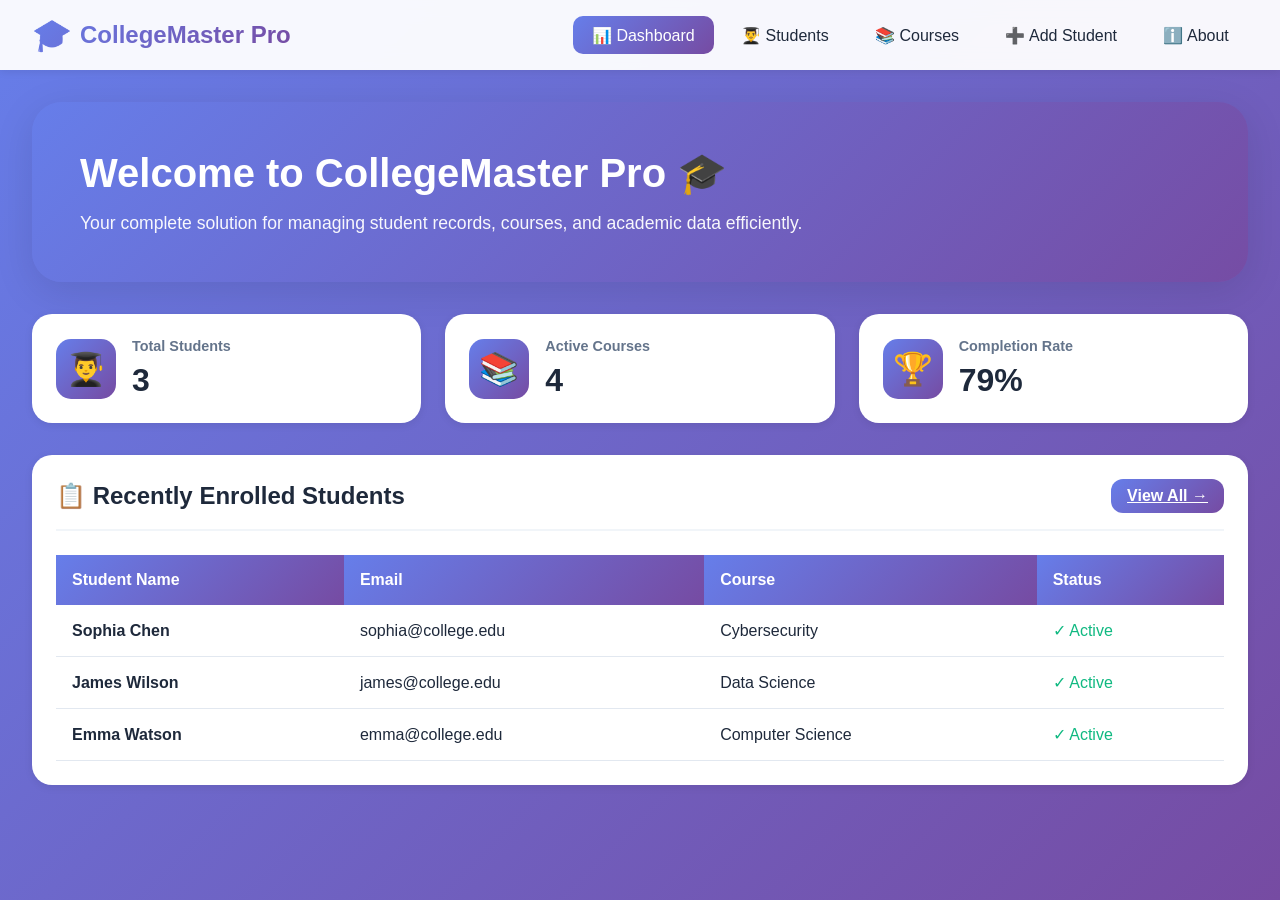
==== index.html @ 0306bdeb "first commit" ====
<!DOCTYPE html>
<html lang="en">
<head>
    <meta charset="UTF-8">
    <meta name="viewport" content="width=device-width, initial-scale=1.0">
    <title>Dashboard | College Management System</title>
    <link rel="stylesheet" href="style.css">
</head>
<body>
    <nav class="navbar">
        <div class="logo">
            <span class="logo-icon">🎓</span>
            <span>CollegeMaster Pro</span>
        </div>
        <ul class="nav-links">
            <li><a href="index.html" class="active">📊 Dashboard</a></li>
            <li><a href="students.html">👨‍🎓 Students</a></li>
            <li><a href="courses.html">📚 Courses</a></li>
            <li><a href="add-student.html">➕ Add Student</a></li>
            <li><a href="about.html">ℹ️ About</a></li>
        </ul>
    </nav>

    <div class="container">
       <!-- Replace the hero section in index.html with this -->
<div class="hero" style="background-image: linear-gradient(135deg, rgba(102,126,234,0.9), rgba(118,75,162,0.9)), url('https://tse2.mm.bing.net/th/id/OIP.YkT9b_gkhx3-Ktj4Rgh_lgHaEK?pid=Api&P=0&h=180'); background-size: cover; background-position: center;">
    <h1>Welcome to CollegeMaster Pro 🎓</h1>
    <p>Your complete solution for managing student records, courses, and academic data efficiently.</p>
</div>

        <div class="stats-grid" id="statsGrid">
            <div class="stat-card">
                <div class="stat-icon">👨‍🎓</div>
                <div class="stat-info">
                    <h3>Total Students</h3>
                    <div class="stat-number" id="totalStudents">0</div>
                </div>
            </div>
            <div class="stat-card">
                <div class="stat-icon">📚</div>
                <div class="stat-info">
                    <h3>Active Courses</h3>
                    <div class="stat-number" id="totalCourses">0</div>
                </div>
            </div>
            <div class="stat-card">
                <div class="stat-icon">🏆</div>
                <div class="stat-info">
                    <h3>Completion Rate</h3>
                    <div class="stat-number" id="completionRate">0%</div>
                </div>
            </div>
        </div>

        <div class="card">
            <div class="card-header">
                <h2>📋 Recently Enrolled Students</h2>
                <a href="students.html" class="btn btn-primary" style="padding: 0.5rem 1rem;">View All →</a>
            </div>
            <div class="table-wrapper">
                <table id="recentTable">
                    <thead>
                        <tr><th>Student Name</th><th>Email</th><th>Course</th><th>Status</th></tr>
                    </thead>
                    <tbody id="recentList"></tbody>
                </table>
            </div>
        </div>
    </div>

    <script>
        function initData() {
            if (!localStorage.getItem('courses')) {
                let defaultCourses = [
                    { id: 1, name: 'Computer Science', code: 'CS101', credits: 4 },
                    { id: 2, name: 'Business Administration', code: 'BA201', credits: 3 },
                    { id: 3, name: 'Data Science', code: 'DS301', credits: 4 },
                    { id: 4, name: 'Cybersecurity', code: 'CY401', credits: 3 }
                ];
                localStorage.setItem('courses', JSON.stringify(defaultCourses));
            }

            if (!localStorage.getItem('students')) {
                let defaultStudents = [
                    { id: 1, name: 'Emma Watson', email: 'emma@college.edu', course: 'Computer Science', enrolledDate: '2024-01-15' },
                    { id: 2, name: 'James Wilson', email: 'james@college.edu', course: 'Data Science', enrolledDate: '2024-01-20' },
                    { id: 3, name: 'Sophia Chen', email: 'sophia@college.edu', course: 'Cybersecurity', enrolledDate: '2024-02-01' }
                ];
                localStorage.setItem('students', JSON.stringify(defaultStudents));
            }
        }

        function loadDashboard() {
            let students = JSON.parse(localStorage.getItem('students')) || [];
            let courses = JSON.parse(localStorage.getItem('courses')) || [];

            document.getElementById('totalStudents').innerText = students.length;
            document.getElementById('totalCourses').innerText = courses.length;
            document.getElementById('completionRate').innerText = Math.floor(Math.random() * 30 + 70) + '%';

            let recent = students.slice(-5).reverse();
            let tbody = document.getElementById('recentList');
            tbody.innerHTML = '';
            recent.forEach(s => {
                let row = tbody.insertRow();
                row.insertCell(0).innerHTML = `<strong>${s.name}</strong>`;
                row.insertCell(1).innerText = s.email;
                row.insertCell(2).innerText = s.course;
                row.insertCell(3).innerHTML = '<span style="color: #10b981;">✓ Active</span>';
            });
        }

        initData();
        loadDashboard();
    </script>
</body>
</html>
---- style.css ----
:root {
    --primary: #6366f1;
    --primary-dark: #4f46e5;
    --secondary: #10b981;
    --accent: #f59e0b;
    --danger: #ef4444;
    --dark: #1e293b;
    --light: #f8fafc;
    --gray: #64748b;
    --gradient: linear-gradient(135deg, #667eea 0%, #764ba2 100%);
    --gradient-secondary: linear-gradient(135deg, #f093fb 0%, #f5576c 100%);
    --shadow: 0 10px 40px rgba(0,0,0,0.1);
    --shadow-sm: 0 2px 8px rgba(0,0,0,0.08);
}

* {
    margin: 0;
    padding: 0;
    box-sizing: border-box;
}

body {
    font-family: 'Inter', -apple-system, BlinkMacSystemFont, 'Segoe UI', sans-serif;
    background: linear-gradient(135deg, #667eea 0%, #764ba2 100%);
    min-height: 100vh;
}

/* Navigation */
.navbar {
    background: rgba(255,255,255,0.95);
    backdrop-filter: blur(10px);
    box-shadow: var(--shadow-sm);
    padding: 1rem 2rem;
    display: flex;
    justify-content: space-between;
    align-items: center;
    flex-wrap: wrap;
    position: sticky;
    top: 0;
    z-index: 1000;
}

.logo {
    display: flex;
    align-items: center;
    gap: 0.5rem;
    font-size: 1.5rem;
    font-weight: bold;
    background: var(--gradient);
    -webkit-background-clip: text;
    background-clip: text;
    color: transparent;
}

.logo-icon {
    font-size: 2rem;
}

.nav-links {
    display: flex;
    gap: 0.5rem;
    list-style: none;
}

.nav-links a {
    color: var(--dark);
    text-decoration: none;
    padding: 0.6rem 1.2rem;
    border-radius: 10px;
    transition: all 0.3s ease;
    font-weight: 500;
    display: flex;
    align-items: center;
    gap: 0.5rem;
}

.nav-links a:hover {
    background: var(--primary);
    color: white;
    transform: translateY(-2px);
}

.nav-links a.active {
    background: var(--gradient);
    color: white;
}

/* Main Container */
.container {
    max-width: 1400px;
    margin: 2rem auto;
    padding: 0 2rem;
}

/* Hero Section */
.hero {
    background: linear-gradient(135deg, #667eea 0%, #764ba2 100%);
    border-radius: 30px;
    padding: 3rem;
    color: white;
    margin-bottom: 2rem;
    box-shadow: var(--shadow);
}

.hero h1 {
    font-size: 2.5rem;
    margin-bottom: 1rem;
}

.hero p {
    font-size: 1.1rem;
    opacity: 0.95;
}

/* Cards */
.card {
    background: white;
    border-radius: 20px;
    padding: 1.5rem;
    margin-bottom: 1.5rem;
    box-shadow: var(--shadow-sm);
    transition: transform 0.3s ease, box-shadow 0.3s ease;
}

.card:hover {
    transform: translateY(-5px);
    box-shadow: var(--shadow);
}

.card-header {
    display: flex;
    justify-content: space-between;
    align-items: center;
    margin-bottom: 1.5rem;
    padding-bottom: 1rem;
    border-bottom: 2px solid #f1f5f9;
}

.card-header h2 {
    color: var(--dark);
    font-size: 1.5rem;
}

.card-header h3 {
    color: var(--dark);
    font-size: 1.2rem;
}

/* Stats Grid */
.stats-grid {
    display: grid;
    grid-template-columns: repeat(auto-fit, minmax(280px, 1fr));
    gap: 1.5rem;
    margin-bottom: 2rem;
}

.stat-card {
    background: white;
    border-radius: 20px;
    padding: 1.5rem;
    display: flex;
    align-items: center;
    gap: 1rem;
    box-shadow: var(--shadow-sm);
    transition: all 0.3s ease;
    cursor: pointer;
}

.stat-card:hover {
    transform: scale(1.02);
    box-shadow: var(--shadow);
}

.stat-icon {
    width: 60px;
    height: 60px;
    background: linear-gradient(135deg, #667eea 0%, #764ba2 100%);
    border-radius: 15px;
    display: flex;
    align-items: center;
    justify-content: center;
    font-size: 2rem;
}

.stat-info h3 {
    color: var(--gray);
    font-size: 0.9rem;
    margin-bottom: 0.5rem;
}

.stat-number {
    font-size: 2rem;
    font-weight: bold;
    color: var(--dark);
}

/* Tables */
.table-wrapper {
    overflow-x: auto;
}

table {
    width: 100%;
    border-collapse: collapse;
}

th {
    background: linear-gradient(135deg, #667eea 0%, #764ba2 100%);
    color: white;
    padding: 1rem;
    text-align: left;
    font-weight: 600;
}

td {
    padding: 1rem;
    border-bottom: 1px solid #e2e8f0;
    color: var(--dark);
}

tr:hover {
    background: #f8fafc;
}

/* Forms */
.form-container {
    max-width: 600px;
    margin: 0 auto;
}

.form-group {
    margin-bottom: 1.5rem;
}

label {
    display: block;
    margin-bottom: 0.5rem;
    color: var(--dark);
    font-weight: 600;
}

input, select, textarea {
    width: 100%;
    padding: 0.8rem 1rem;
    border: 2px solid #e2e8f0;
    border-radius: 12px;
    font-size: 1rem;
    transition: all 0.3s ease;
}

input:focus, select:focus, textarea:focus {
    outline: none;
    border-color: var(--primary);
    box-shadow: 0 0 0 3px rgba(99, 102, 241, 0.1);
}

/* Buttons */
.btn {
    padding: 0.8rem 1.5rem;
    border: none;
    border-radius: 12px;
    font-size: 1rem;
    font-weight: 600;
    cursor: pointer;
    transition: all 0.3s ease;
    display: inline-flex;
    align-items: center;
    gap: 0.5rem;
}

.btn-primary {
    background: var(--gradient);
    color: white;
}

.btn-primary:hover {
    transform: translateY(-2px);
    box-shadow: 0 5px 15px rgba(102, 126, 234, 0.4);
}

.btn-danger {
    background: var(--danger);
    color: white;
}

.btn-danger:hover {
    background: #dc2626;
    transform: translateY(-2px);
}

.btn-success {
    background: var(--secondary);
    color: white;
}

/* Message Alerts */
.alert {
    padding: 1rem;
    border-radius: 12px;
    margin-bottom: 1rem;
    display: flex;
    align-items: center;
    gap: 0.5rem;
}

.alert-success {
    background: #d1fae5;
    color: #065f46;
    border-left: 4px solid var(--secondary);
}

.alert-error {
    background: #fee2e2;
    color: #991b1b;
    border-left: 4px solid var(--danger);
}

/* Course Cards */
.courses-grid {
    display: grid;
    grid-template-columns: repeat(auto-fill, minmax(300px, 1fr));
    gap: 1.5rem;
}

.course-card {
    background: white;
    border-radius: 20px;
    padding: 1.5rem;
    box-shadow: var(--shadow-sm);
    transition: all 0.3s ease;
    border-left: 4px solid var(--primary);
}

.course-card:hover {
    transform: translateY(-5px);
    box-shadow: var(--shadow);
}

.course-icon {
    font-size: 2.5rem;
    margin-bottom: 1rem;
}

.course-title {
    font-size: 1.2rem;
    font-weight: bold;
    color: var(--dark);
    margin-bottom: 0.5rem;
}

.course-code {
    color: var(--primary);
    font-size: 0.9rem;
    font-weight: 600;
}

/* Responsive */
@media (max-width: 768px) {
    .navbar {
        flex-direction: column;
        gap: 1rem;
    }
    
    .nav-links {
        flex-wrap: wrap;
        justify-content: center;
    }
    
    .container {
        padding: 0 1rem;
    }
    
    .hero h1 {
        font-size: 1.8rem;
    }
    
    .stats-grid {
        grid-template-columns: 1fr;
    }
}
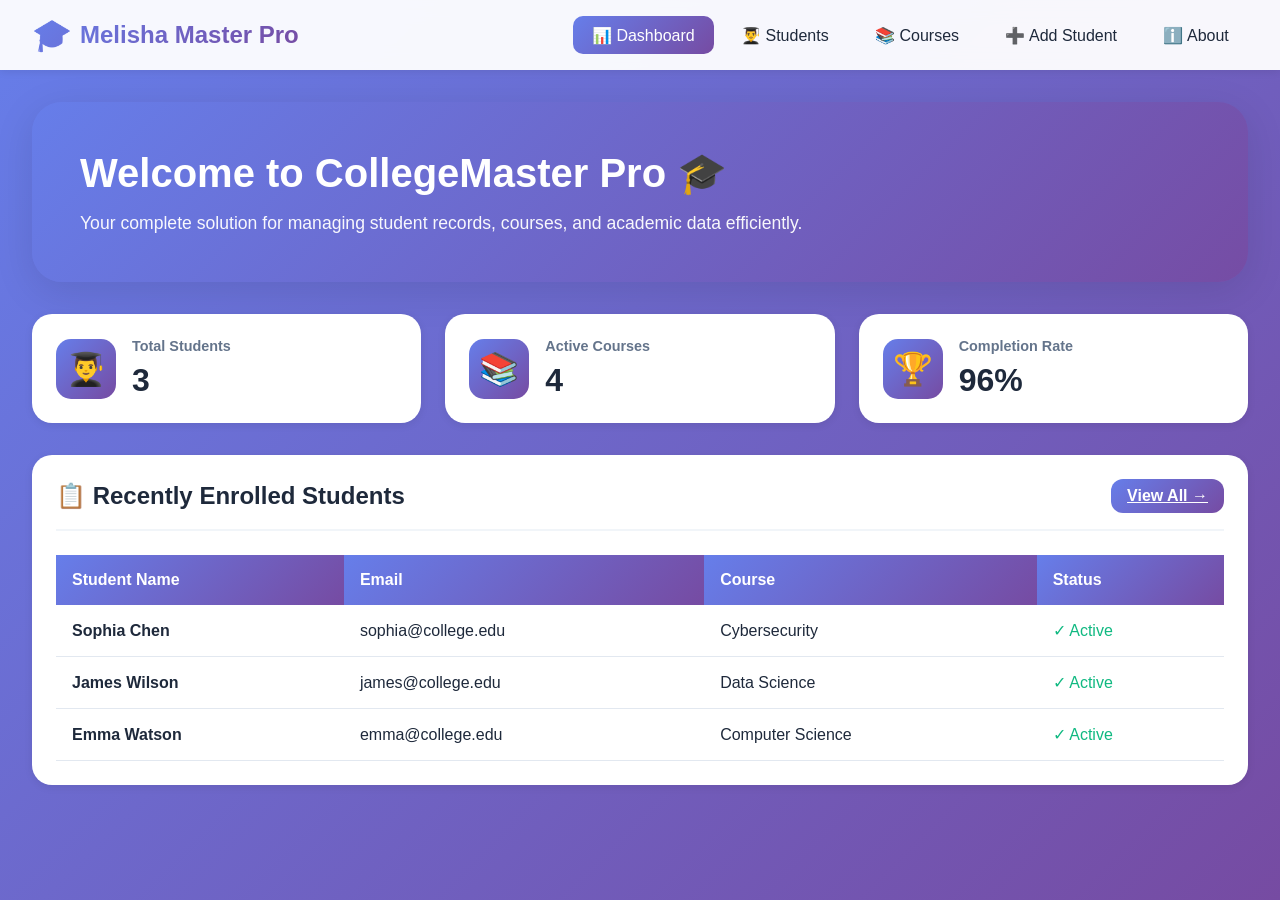
==== commit 71714505: "SOMETHING_UR_WISH" ====
--- a/index.html
+++ b/index.html
@@ -10,7 +10,7 @@
     <nav class="navbar">
         <div class="logo">
             <span class="logo-icon">🎓</span>
-            <span>CollegeMaster Pro</span>
+            <span>Melisha Master Pro</span>
         </div>
         <ul class="nav-links">
             <li><a href="index.html" class="active">📊 Dashboard</a></li>
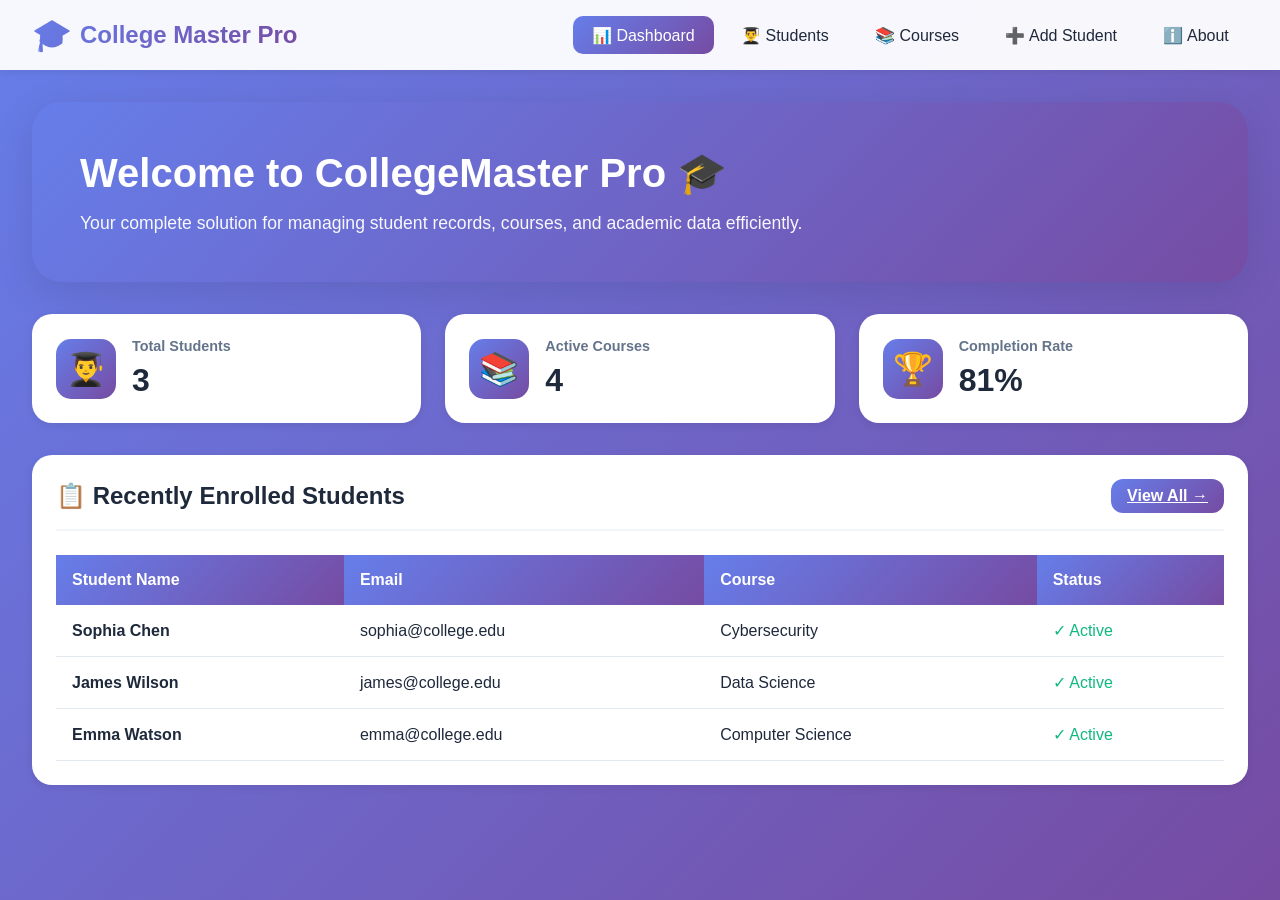
==== commit c3dde05e: "SOMETHING_UR_WISH" ====
--- a/index.html
+++ b/index.html
@@ -10,7 +10,7 @@
     <nav class="navbar">
         <div class="logo">
             <span class="logo-icon">🎓</span>
-            <span>Melisha Master Pro</span>
+            <span>College Master Pro</span>
         </div>
         <ul class="nav-links">
             <li><a href="index.html" class="active">📊 Dashboard</a></li>
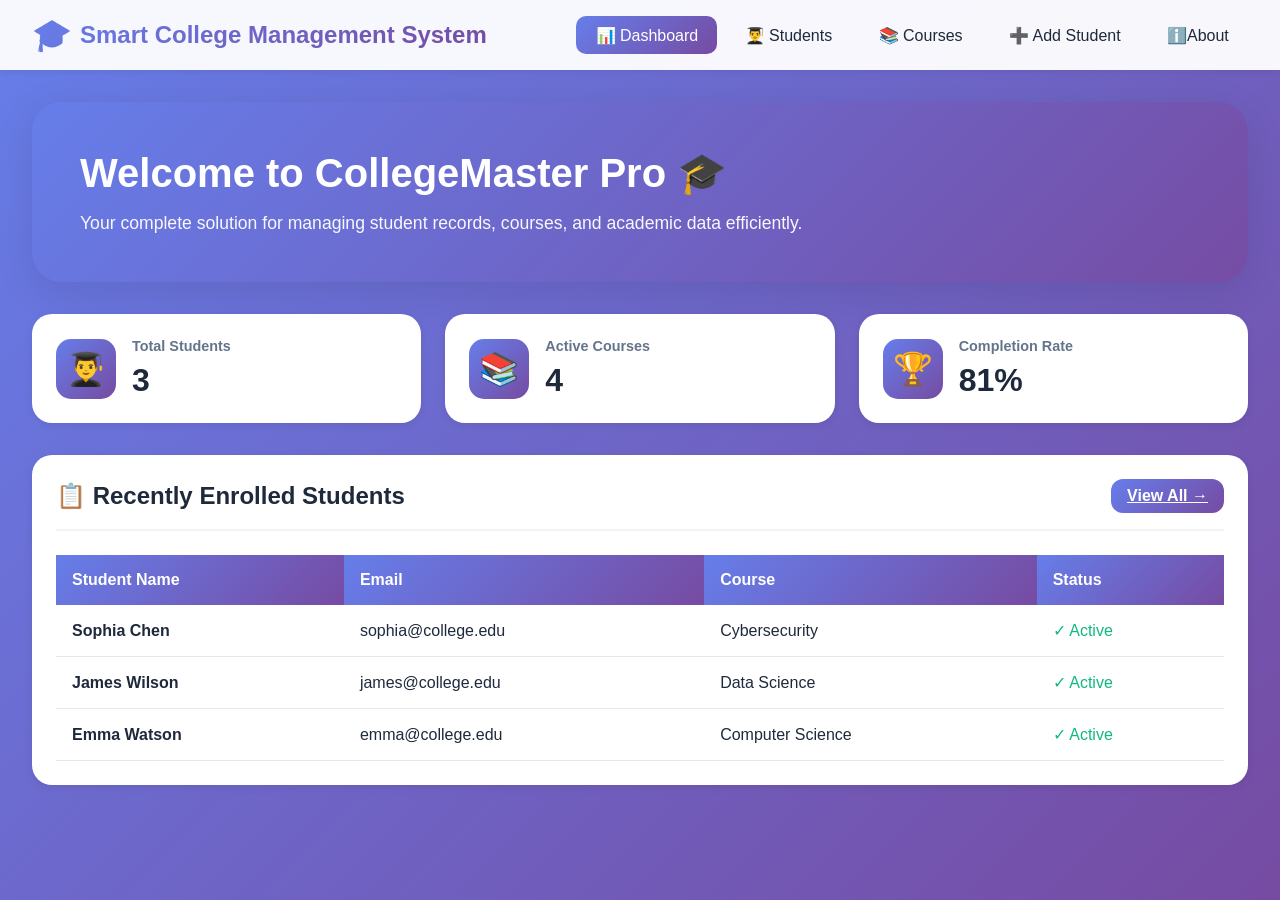
==== commit e6260ebe: "test1" ====
--- a/index.html
+++ b/index.html
@@ -10,14 +10,14 @@
     <nav class="navbar">
         <div class="logo">
             <span class="logo-icon">🎓</span>
-            <span>College Master Pro</span>
+            <span>Smart College Management System </span>
         </div>
         <ul class="nav-links">
             <li><a href="index.html" class="active">📊 Dashboard</a></li>
             <li><a href="students.html">👨‍🎓 Students</a></li>
             <li><a href="courses.html">📚 Courses</a></li>
             <li><a href="add-student.html">➕ Add Student</a></li>
-            <li><a href="about.html">ℹ️ About</a></li>
+            <li><a href="about.html">ℹ️About</a></li>
         </ul>
     </nav>
 
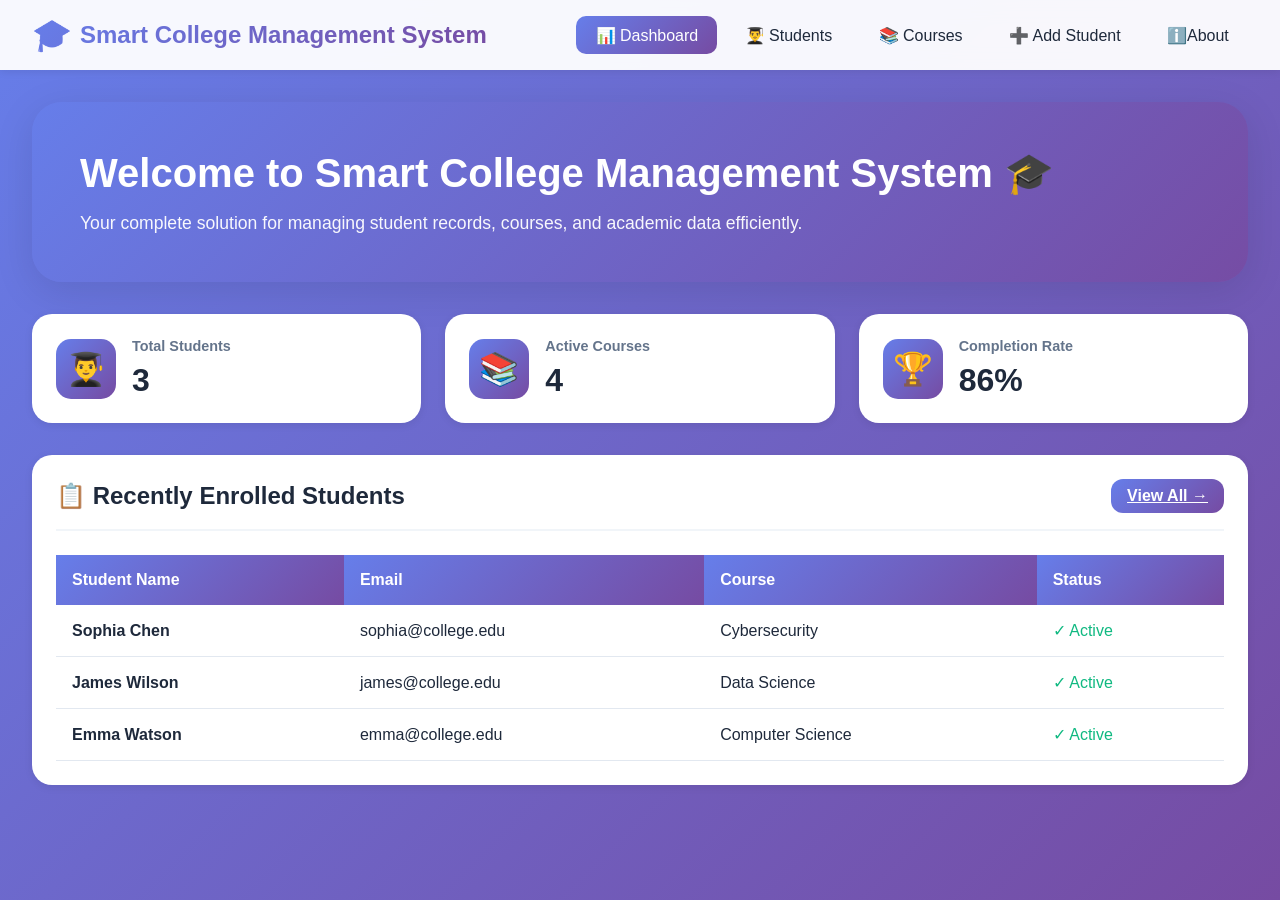
==== commit dcb4d446: "test1" ====
--- a/index.html
+++ b/index.html
@@ -24,7 +24,7 @@
     <div class="container">
        <!-- Replace the hero section in index.html with this -->
 <div class="hero" style="background-image: linear-gradient(135deg, rgba(102,126,234,0.9), rgba(118,75,162,0.9)), url('https://tse2.mm.bing.net/th/id/OIP.YkT9b_gkhx3-Ktj4Rgh_lgHaEK?pid=Api&P=0&h=180'); background-size: cover; background-position: center;">
-    <h1>Welcome to CollegeMaster Pro 🎓</h1>
+    <h1>Welcome to Smart College Management System 🎓</h1>
     <p>Your complete solution for managing student records, courses, and academic data efficiently.</p>
 </div>
 
